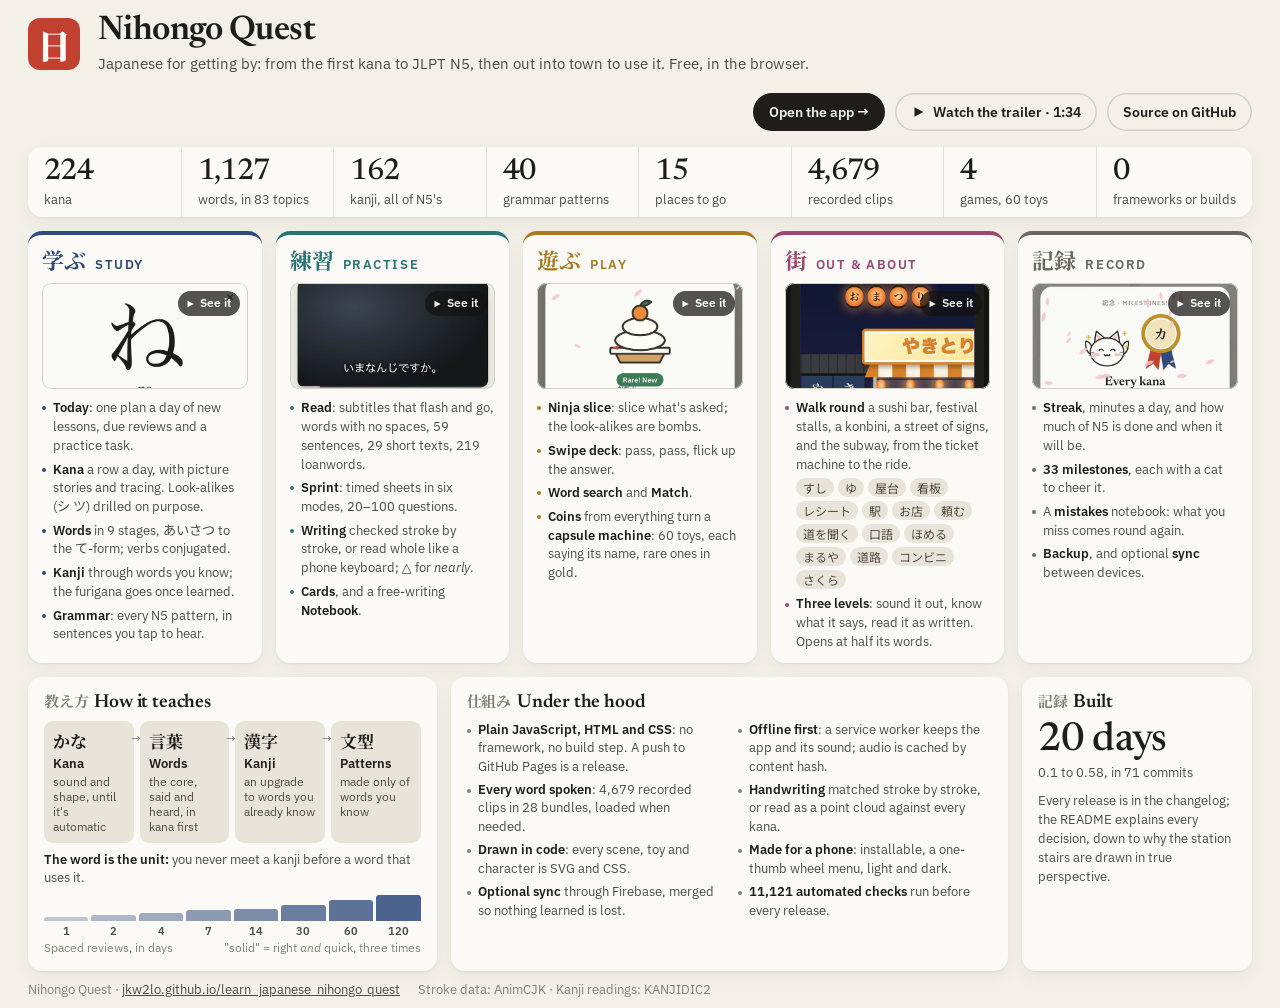
==== overview.html @ ab1f47c6 "0.59.0: At a glance overview.html: the whole app on one page, beside the trailer. The numbers, the f" ====
<!doctype html>
<html lang="en">
<meta charset="utf-8">
<title>Nihongo Quest — at a glance</title>
<meta name="viewport" content="width=device-width, initial-scale=1, viewport-fit=cover">
<meta name="description" content="Nihongo Quest on one page: what it teaches, how, everything in it, and how it's built.">
<meta property="og:title" content="Nihongo Quest — at a glance">
<meta property="og:description" content="Japanese from the first kana to JLPT N5, then out into town. Everything in it, on one page.">
<meta property="og:image" content="https://jkw2lo.github.io/learn_japanese_nihongo_quest/trailer/poster.jpg">
<meta name="theme-color" content="#F3F0E8" media="(prefers-color-scheme: light)">
<meta name="theme-color" content="#151513" media="(prefers-color-scheme: dark)">
<link rel="icon" href="icons/favicon-32.png" sizes="32x32" type="image/png">
<link rel="preconnect" href="https://fonts.googleapis.com" crossorigin>
<link rel="preconnect" href="https://fonts.gstatic.com" crossorigin>
<link rel="stylesheet" href="https://fonts.googleapis.com/css2?family=Newsreader:ital,opsz,wght@0,6..72,500;0,6..72,600;1,6..72,500&family=IBM+Plex+Sans:wght@400;500;600&family=Noto+Sans+JP:wght@400;500;700&family=Noto+Serif+JP:wght@700;900&display=swap" crossorigin="anonymous">
<!-- One page that says what the app is, for someone deciding whether to look
     closer. Every number here is counted from the app's data (README → The
     overview); if the app grows, change them here too. -->
<style>
  :root {
    --paper: #F3F0E8; --sheet: #FBFAF6; --sunken: #E8E4D9;
    --ink: #1E1D1A; --ink-2: #4E4B44; --ink-3: #858074; --rule: #D6D0C2; --rule-2: #E6E1D5;
    --seal: #C2402F; --jade: #3D7A57;
    --g-study: #2F4B7C; --g-practise: #2A7472; --g-play: #A87B22; --g-out: #9A4870; --g-you: #6B675E;
    --shadow: 0 1px 2px rgba(30, 29, 26, .06), 0 6px 18px rgba(30, 29, 26, .05);
    --f-display: "Newsreader", Georgia, serif;
    --f-body: "IBM Plex Sans", system-ui, -apple-system, "Segoe UI", sans-serif;
    --f-ja: "Hiragino Sans", "Noto Sans JP", "Yu Gothic", sans-serif;
    --f-ja-serif: "Hiragino Mincho ProN", "Noto Serif JP", "Yu Mincho", serif;
    color-scheme: light dark;
  }
  @media (prefers-color-scheme: dark) {
    :root {
      --paper: #151513; --sheet: #1F1E1B; --sunken: #0F0F0D;
      --ink: #ECE8DF; --ink-2: #B4AEA2; --ink-3: #7F796E; --rule: #37342E; --rule-2: #2A2824;
      --seal: #E26A56; --jade: #6CC195;
      --g-study: #8CA7DA; --g-practise: #6CC0BC; --g-play: #DDB45E; --g-out: #DA8DB4; --g-you: #B4AEA2;
      --shadow: 0 1px 2px rgba(0,0,0,.4), 0 6px 18px rgba(0,0,0,.3);
    }
  }
  * { box-sizing: border-box; }
  html { -webkit-text-size-adjust: 100%; }
  body { margin: 0; background: var(--paper); color: var(--ink); font: 400 14px/1.45 var(--f-body); -webkit-font-smoothing: antialiased; }
  [lang="ja"] { font-family: var(--f-ja); }
  a { color: inherit; }
  b { font-weight: 600; }
  .wrap { max-width: 1520px; margin: 0 auto; padding: 14px 28px 10px; }

  /* ---------- the head ---------- */
  header { display: flex; align-items: center; gap: 18px; flex-wrap: wrap; }
  .seal { width: 52px; height: 52px; flex: none; border-radius: 12px; background: var(--seal); color: #fff; display: grid; place-items: center;
    font: 900 34px var(--f-ja-serif); }
  .name h1 { margin: 0; font: 600 34px/1 var(--f-display); letter-spacing: -.015em; }
  .name p { margin: 5px 0 0; color: var(--ink-2); font-size: 15px; }
  .acts { margin-left: auto; display: flex; gap: 10px; flex-wrap: wrap; }
  .btn { display: inline-flex; align-items: center; gap: 8px; padding: 9px 16px; border-radius: 999px; text-decoration: none;
    font-weight: 600; font-size: 14px; background: var(--ink); color: var(--paper); white-space: nowrap; }
  .btn.ghost { background: transparent; color: var(--ink); box-shadow: inset 0 0 0 1.5px var(--rule); }
  .btn:focus-visible, .thumb:focus-visible { outline: 3px solid var(--g-study); outline-offset: 3px; }
  .btn svg { width: 14px; height: 14px; fill: currentColor; }

  /* ---------- the numbers ---------- */
  .nums { margin: 16px 0 14px; display: grid; grid-template-columns: repeat(8, 1fr); background: var(--sheet); border-radius: 14px;
    box-shadow: var(--shadow); }
  .num { padding: 10px 16px 10px; border-left: 1px solid var(--rule-2); }
  .num:first-child { border-left: 0; }
  .num b { display: block; font: 500 30px/1 var(--f-display); letter-spacing: -.02em; }
  .num span { display: block; margin-top: 4px; font-size: 12.5px; color: var(--ink-2); line-height: 1.3; white-space: nowrap; overflow: hidden; text-overflow: ellipsis; }

  /* ---------- the five groups, as the app colours them ---------- */
  .groups { display: grid; grid-template-columns: repeat(5, 1fr); gap: 14px; }
  .group { background: var(--sheet); border-radius: 14px; box-shadow: var(--shadow); overflow: hidden; display: flex; flex-direction: column;
    border-top: 4px solid var(--c); }
  .ghead { display: flex; align-items: baseline; gap: 9px; padding: 9px 14px 8px; white-space: nowrap; }
  .ghead [lang="ja"] { font: 700 22px var(--f-ja-serif); color: var(--c); }
  .ghead h2 { margin: 0; font: 600 13px var(--f-body); letter-spacing: .12em; text-transform: uppercase; color: var(--c); }
  .ghead small { margin-left: auto; font-size: 11.5px; color: var(--ink-3); }
  .thumb { position: relative; display: block; height: 106px; margin: 0 14px; border-radius: 9px; overflow: hidden; background: var(--sunken); }
  .thumb::after { content: ""; position: absolute; inset: 0; border-radius: inherit; box-shadow: inset 0 0 0 1px var(--rule); pointer-events: none; }
  .thumb img { width: 100%; height: 100%; object-fit: cover; display: block; }
  .thumb span { position: absolute; right: 8px; top: 8px; display: inline-flex; align-items: center; gap: 5px; padding: 4px 9px 4px 7px;
    border-radius: 999px; background: rgba(20, 19, 17, .78); color: #fff; font-size: 11.5px; font-weight: 600; opacity: .92; transition: opacity .2s; }
  .thumb span svg { width: 10px; height: 10px; fill: currentColor; }
  .thumb:hover span { opacity: 1; }
  ul.f { list-style: none; margin: 0; padding: 9px 14px 12px; display: grid; gap: 5px; }
  ul.f li { padding-left: 11px; position: relative; color: var(--ink-2); font-size: 13.2px; line-height: 1.42; }
  ul.f li::before { content: ""; position: absolute; left: 0; top: .62em; width: 4px; height: 4px; border-radius: 50%; background: var(--c); }
  ul.f li b { color: var(--ink); }
  .chips { display: flex; flex-wrap: wrap; gap: 4px; margin-top: 5px; }
  .chips span { font-size: 11.5px; padding: 1px 7px; border-radius: 999px; background: var(--sunken); color: var(--ink-2); white-space: nowrap; }
  .chips [lang="ja"] { font-size: 12px; }

  /* ---------- how, and how it's built ---------- */
  .lower { margin-top: 14px; display: grid; grid-template-columns: 1.1fr 1.5fr .62fr; gap: 14px; }
  .panel { background: var(--sheet); border-radius: 14px; box-shadow: var(--shadow); padding: 13px 16px 14px; }
  .panel h2 { margin: 0 0 9px; font: 600 19px var(--f-display); letter-spacing: -.01em; }
  .panel h2 [lang="ja"] { font: 700 15px var(--f-ja-serif); color: var(--ink-3); margin-right: 6px; }
  .flow { display: grid; grid-template-columns: repeat(4, 1fr); gap: 6px; }
  .step { position: relative; padding: 7px 9px 8px; border-radius: 9px; background: var(--sunken); }
  .step [lang="ja"] { display: block; font: 700 17px var(--f-ja-serif); }
  .step b { font-size: 12.5px; }
  .step small { display: block; font-size: 11.5px; color: var(--ink-2); line-height: 1.3; margin-top: 2px; }
  .step + .step::before { content: "→"; position: absolute; left: -9px; top: 9px; font-size: 12px; color: var(--ink-3); }
  .rule { margin: 8px 0 0; font-size: 13px; color: var(--ink-2); line-height: 1.45; }
  .rule b { color: var(--ink); }
  .ladder { display: flex; gap: 3px; margin: 7px 0 0; align-items: flex-end; }
  .ladder i { flex: 1; text-align: center; font: 600 11px var(--f-body); font-style: normal; color: var(--ink-2); }
  .ladder i::before { content: ""; display: block; margin: 0 auto 3px; width: 100%; height: var(--h); border-radius: 3px 3px 0 0;
    background: color-mix(in srgb, var(--g-study) calc(30% + var(--k) * 8%), transparent); }
  .ladder-l { display: flex; justify-content: space-between; font-size: 11.5px; color: var(--ink-3); margin-top: 2px; }
  ul.hood { list-style: none; margin: 0; padding: 0; display: grid; grid-template-columns: 1fr 1fr; gap: 5px 18px; }
  ul.hood li { font-size: 13px; color: var(--ink-2); line-height: 1.42; padding-left: 11px; position: relative; }
  ul.hood li::before { content: ""; position: absolute; left: 0; top: .62em; width: 4px; height: 4px; border-radius: 50%; background: var(--ink-3); }
  ul.hood li b { color: var(--ink); }
  .built { display: flex; flex-direction: column; }
  .built .big { font: 500 40px/1 var(--f-display); letter-spacing: -.02em; }
  .built .big + span { display: block; color: var(--ink-2); font-size: 13px; margin: 3px 0 10px; }
  .built p { margin: 0 0 8px; font-size: 13px; color: var(--ink-2); line-height: 1.45; }
  
  footer { margin-top: 9px; display: flex; flex-wrap: wrap; gap: 6px 18px; font-size: 12.5px; color: var(--ink-3); }
  footer a { color: var(--ink-2); }

  /* ---------- narrower ---------- */
  @media (max-width: 1240px) {
    .groups { grid-template-columns: repeat(3, 1fr); }
    .lower { grid-template-columns: 1fr 1fr; }
    .built { grid-column: 1 / -1; }
    .nums { grid-template-columns: repeat(4, 1fr); }
    .num:nth-child(5) { border-left: 0; }
    .num:nth-child(n + 5) { border-top: 1px solid var(--rule-2); }
  }
  @media (max-width: 820px) {
    .wrap { padding: 16px 16px 22px; }
    .groups, .lower { grid-template-columns: 1fr; }
    ul.hood { grid-template-columns: 1fr; }
    .acts { margin-left: 0; width: 100%; }
    .name h1 { font-size: 30px; }
    .flow { grid-template-columns: 1fr 1fr; }
    .step:nth-child(3)::before { content: none; }
    .thumb { height: 150px; }
  }
  @media (max-width: 480px) {
    .nums { grid-template-columns: repeat(2, 1fr); }
    .num:nth-child(odd) { border-left: 0; }
    .num:nth-child(n + 3) { border-top: 1px solid var(--rule-2); }
  }

  /* ---------- on paper: one landscape page ---------- */
  @page { size: A4 landscape; margin: 8mm; }
  @media print {
    :root { --paper: #fff; --sheet: #fff; --shadow: none; }
    body { font-size: 11px; }
    .wrap { max-width: none; padding: 0; zoom: .68; }
    /* a page is narrower than the screen it was designed on: keep the wide layout */
    .groups { grid-template-columns: repeat(5, 1fr); }
    .lower { grid-template-columns: 1.1fr 1.5fr .62fr; }
    .built { grid-column: auto; }
    .nums { grid-template-columns: repeat(8, 1fr); }
    .num, .num:nth-child(n) { border-top: 0; border-left: 1px solid var(--rule-2); }
    .num:first-child { border-left: 0; }
    ul.hood { grid-template-columns: 1fr 1fr; }
    .acts { margin-left: auto; width: auto; }
    .group, .panel { break-inside: avoid; }
    .group, .panel, .nums { box-shadow: none; border: 1px solid var(--rule); }
    .group { border-top: 4px solid var(--c); }
    .thumb span, .acts .ghost { display: none; }
    a { text-decoration: none; }
  }
</style>

<body>
<div class="wrap">
  <header>
    <div class="seal" lang="ja" aria-hidden="true">日</div>
    <div class="name">
      <h1>Nihongo Quest</h1>
      <p>Japanese for getting by: from the first kana to JLPT N5, then out into town to use it. Free, in the browser.</p>
    </div>
    <div class="acts">
      <a class="btn" href="./">Open the app →</a>
      <a class="btn ghost" href="trailer.html"><svg viewBox="0 0 24 24" aria-hidden="true"><path d="M6 4l15 8-15 8z"/></svg>Watch the trailer · 1:34</a>
      <a class="btn ghost" href="https://github.com/jkw2lo/learn_japanese_nihongo_quest">Source on GitHub</a>
    </div>
  </header>

  <section class="nums" aria-label="In numbers">
    <div class="num"><b>224</b><span>kana</span></div>
    <div class="num"><b>1,127</b><span>words, in 83 topics</span></div>
    <div class="num"><b>162</b><span>kanji, all of N5's</span></div>
    <div class="num"><b>40</b><span>grammar patterns</span></div>
    <div class="num"><b>15</b><span>places to go</span></div>
    <div class="num"><b>4,679</b><span>recorded clips</span></div>
    <div class="num"><b>4</b><span>games, 60 toys</span></div>
    <div class="num"><b>0</b><span>frameworks or builds</span></div>
  </section>

  <section class="groups" aria-label="What's in it">
    <article class="group" style="--c: var(--g-study)">
      <div class="ghead"><span lang="ja">学ぶ</span><h2>Study</h2></div>
      <a class="thumb" href="trailer.html#t=17.6" aria-label="See it in the trailer"><img src="overview/study.jpg" alt="The kana ね: a cat's tail curled round at the end, ねこ is cat" style="object-position: 50% 45%"><span><svg viewBox="0 0 24 24"><path d="M6 4l15 8-15 8z"/></svg>See it</span></a>
      <ul class="f">
        <li><b>Today</b>: one plan a day of new lessons, due reviews and a practice task.</li>
        <li><b>Kana</b> a row a day, with picture stories and tracing. Look-alikes (<span lang="ja">シ ツ</span>) drilled on purpose.</li>
        <li><b>Words</b> in 9 stages, <span lang="ja">あいさつ</span> to the <span lang="ja">て</span>-form; verbs conjugated.</li>
        <li><b>Kanji</b> through words you know; the furigana goes once learned.</li>
        <li><b>Grammar</b>: every N5 pattern, in sentences you tap to hear.</li>
      </ul>
    </article>

    <article class="group" style="--c: var(--g-practise)">
      <div class="ghead"><span lang="ja">練習</span><h2>Practise</h2></div>
      <a class="thumb" href="trailer.html#t=22.2" aria-label="See it in the trailer"><img src="overview/practise.jpg" alt="A line flashing up like a subtitle: いまなんじですか。" style="object-position: 50% 80%"><span><svg viewBox="0 0 24 24"><path d="M6 4l15 8-15 8z"/></svg>See it</span></a>
      <ul class="f">
        <li><b>Read</b>: subtitles that flash and go, words with no spaces, 59 sentences, 29 short texts, 219 loanwords.</li>
        <li><b>Sprint</b>: timed sheets in six modes, 20–100 questions.</li>
        <li><b>Writing</b> checked stroke by stroke, or read whole like a phone keyboard; △ for <i>nearly</i>.</li>
        <li><b>Cards</b>, and a free-writing <b>Notebook</b>.</li>
      </ul>
    </article>

    <article class="group" style="--c: var(--g-play)">
      <div class="ghead"><span lang="ja">遊ぶ</span><h2>Play</h2></div>
      <a class="thumb" href="trailer.html#t=69" aria-label="See it in the trailer"><img src="overview/play.jpg" alt="A rare capsule toy: 鏡もち, New Year rice cakes" style="object-position: 50% 40%"><span><svg viewBox="0 0 24 24"><path d="M6 4l15 8-15 8z"/></svg>See it</span></a>
      <ul class="f">
        <li><b>Ninja slice</b>: slice what's asked; the look-alikes are bombs.</li>
        <li><b>Swipe deck</b>: pass, pass, flick up the answer.</li>
        <li><b>Word search</b> and <b>Match</b>.</li>
        <li><b>Coins</b> from everything turn a <b>capsule machine</b>: 60 toys, each saying its name, rare ones in gold.</li>
      </ul>
    </article>

    <article class="group" style="--c: var(--g-out)">
      <div class="ghead"><span lang="ja">街</span><h2>Out &amp; about</h2></div>
      <a class="thumb" href="trailer.html#t=35.5" aria-label="See it in the trailer"><img src="overview/out.jpg" alt="Festival stalls at night under lanterns spelling おまつり" style="object-position: 50% 35%"><span><svg viewBox="0 0 24 24"><path d="M6 4l15 8-15 8z"/></svg>See it</span></a>
      <ul class="f">
        <li><b>Walk round</b> a sushi bar, festival stalls, a konbini, a street of signs, and the subway, from the ticket machine to the ride.
          <div class="chips"><span lang="ja">すし</span><span lang="ja">ゆ</span><span lang="ja">屋台</span><span lang="ja">看板</span><span lang="ja">レシート</span><span lang="ja">駅</span><span lang="ja">お店</span><span lang="ja">頼む</span><span lang="ja">道を聞く</span><span lang="ja">口語</span><span lang="ja">ほめる</span><span lang="ja">まるや</span><span lang="ja">道路</span><span lang="ja">コンビニ</span><span lang="ja">さくら</span></div></li>
        <li><b>Three levels</b>: sound it out, know what it says, read it as written. Opens at half its words.</li>
      </ul>
    </article>

    <article class="group" style="--c: var(--g-you)">
      <div class="ghead"><span lang="ja">記録</span><h2>Record</h2></div>
      <a class="thumb" href="trailer.html#t=80.2" aria-label="See it in the trailer"><img src="overview/you.jpg" alt="A milestone: the cat cheering and a medal for every kana" style="object-position: 50% 30%"><span><svg viewBox="0 0 24 24"><path d="M6 4l15 8-15 8z"/></svg>See it</span></a>
      <ul class="f">
        <li><b>Streak</b>, minutes a day, and how much of N5 is done and when it will be.</li>
        <li><b>33 milestones</b>, each with a cat to cheer it.</li>
        <li>A <b>mistakes</b> notebook: what you miss comes round again.</li>
        <li><b>Backup</b>, and optional <b>sync</b> between devices.</li>
      </ul>
    </article>
  </section>

  <section class="lower">
    <div class="panel">
      <h2><span lang="ja">教え方</span>How it teaches</h2>
      <div class="flow">
        <div class="step"><span lang="ja">かな</span><b>Kana</b><small>sound and shape, until it's automatic</small></div>
        <div class="step"><span lang="ja">言葉</span><b>Words</b><small>the core, said and heard, in kana first</small></div>
        <div class="step"><span lang="ja">漢字</span><b>Kanji</b><small>an upgrade to words you already know</small></div>
        <div class="step"><span lang="ja">文型</span><b>Patterns</b><small>made only of words you know</small></div>
      </div>
      <p class="rule"><b>The word is the unit:</b> you never meet a kanji before a word that uses it.</p>
      <div class="ladder" aria-label="Review intervals in days: 1, 2, 4, 7, 14, 30, 60, 120">
        <i style="--h:4px;--k:0">1</i><i style="--h:6px;--k:1">2</i><i style="--h:8px;--k:2">4</i><i style="--h:11px;--k:3">7</i><i style="--h:12px;--k:4">14</i><i style="--h:16px;--k:5">30</i><i style="--h:21px;--k:6">60</i><i style="--h:26px;--k:7">120</i>
      </div>
      <div class="ladder-l"><span>Spaced reviews, in days</span><span>"solid" = right <i>and</i> quick, three times</span></div>
    </div>

    <div class="panel">
      <h2><span lang="ja">仕組み</span>Under the hood</h2>
      <ul class="hood">
        <li><b>Plain JavaScript, HTML and CSS</b>: no framework, no build step. A push to GitHub Pages is a release.</li>
        <li><b>Offline first</b>: a service worker keeps the app and its sound; audio is cached by content hash.</li>
        <li><b>Every word spoken</b>: 4,679 recorded clips in 28 bundles, loaded when needed.</li>
        <li><b>Handwriting</b> matched stroke by stroke, or read as a point cloud against every kana.</li>
        <li><b>Drawn in code</b>: every scene, toy and character is SVG and CSS.</li>
        <li><b>Made for a phone</b>: installable, a one-thumb wheel menu, light and dark.</li>
        <li><b>Optional sync</b> through Firebase, merged so nothing learned is lost.</li>
        <li><b>11,121 automated checks</b> run before every release.</li>
      </ul>
    </div>

    <div class="panel built">
      <h2><span lang="ja">記録</span>Built</h2>
      <div class="big">20 days</div><span>0.1 to 0.58, in 71 commits</span>
      <p>Every release is in the changelog; the README explains every decision, down to why the station stairs are drawn in true perspective.</p>
    </div>
  </section>

  <footer>
    <span>Nihongo Quest · <a href="./">jkw2lo.github.io/learn_japanese_nihongo_quest</a></span>
    <span>Stroke data: AnimCJK · Kanji readings: KANJIDIC2</span>
  </footer>
</div>
</body>
</html>
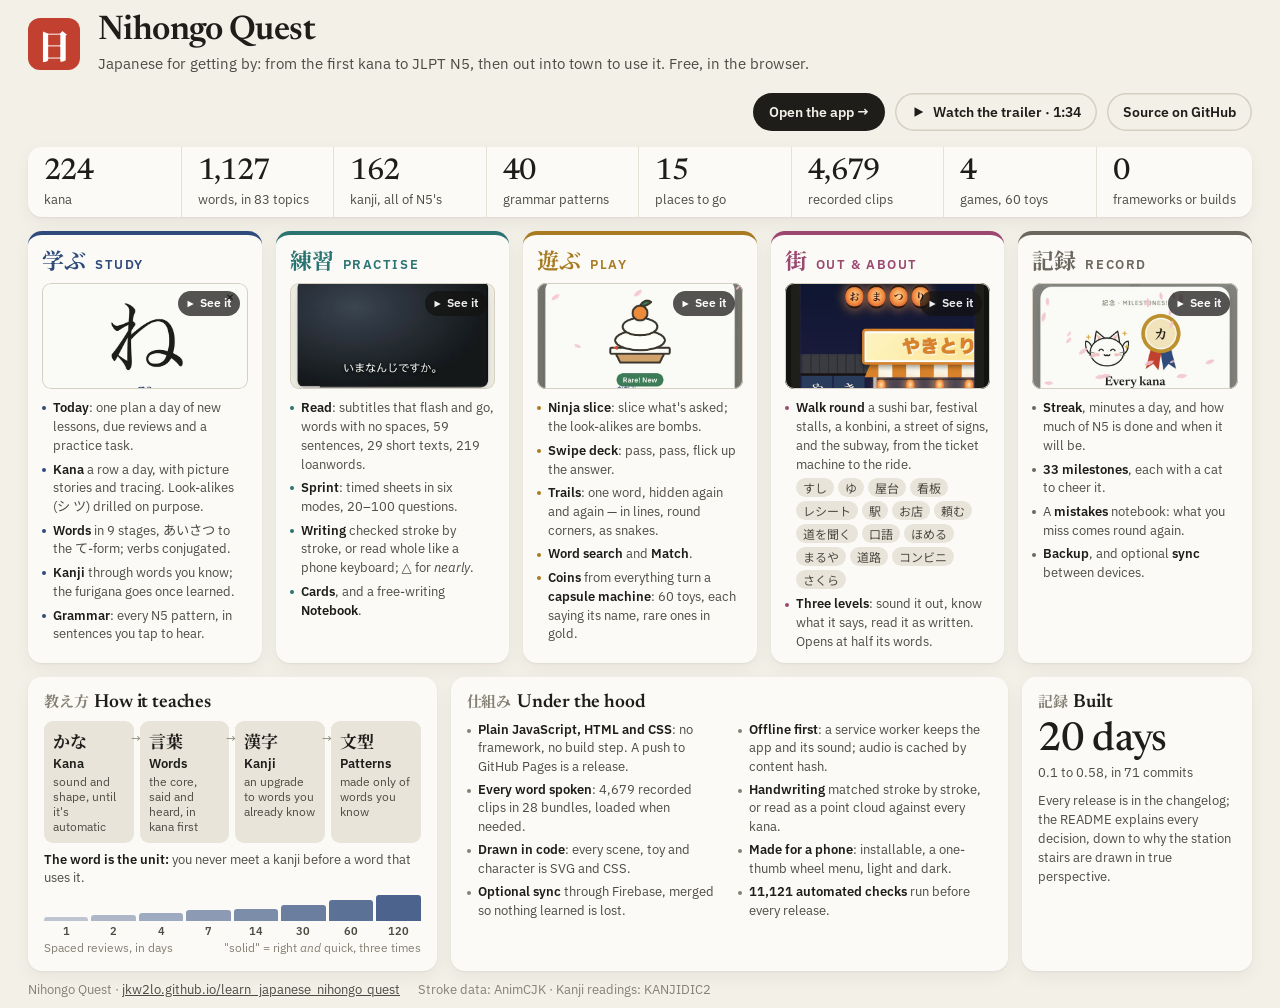
==== commit 5f4b99ee: "0.60.0: 何回 Trails A new game on the Games tab: one word hidden again and again in a grid of kana, in" ====
--- a/overview.html
+++ b/overview.html
@@ -224,6 +224,7 @@
       <ul class="f">
         <li><b>Ninja slice</b>: slice what's asked; the look-alikes are bombs.</li>
         <li><b>Swipe deck</b>: pass, pass, flick up the answer.</li>
+        <li><b>Trails</b>: one word, hidden again and again — in lines, round corners, as snakes.</li>
         <li><b>Word search</b> and <b>Match</b>.</li>
         <li><b>Coins</b> from everything turn a <b>capsule machine</b>: 60 toys, each saying its name, rare ones in gold.</li>
       </ul>
